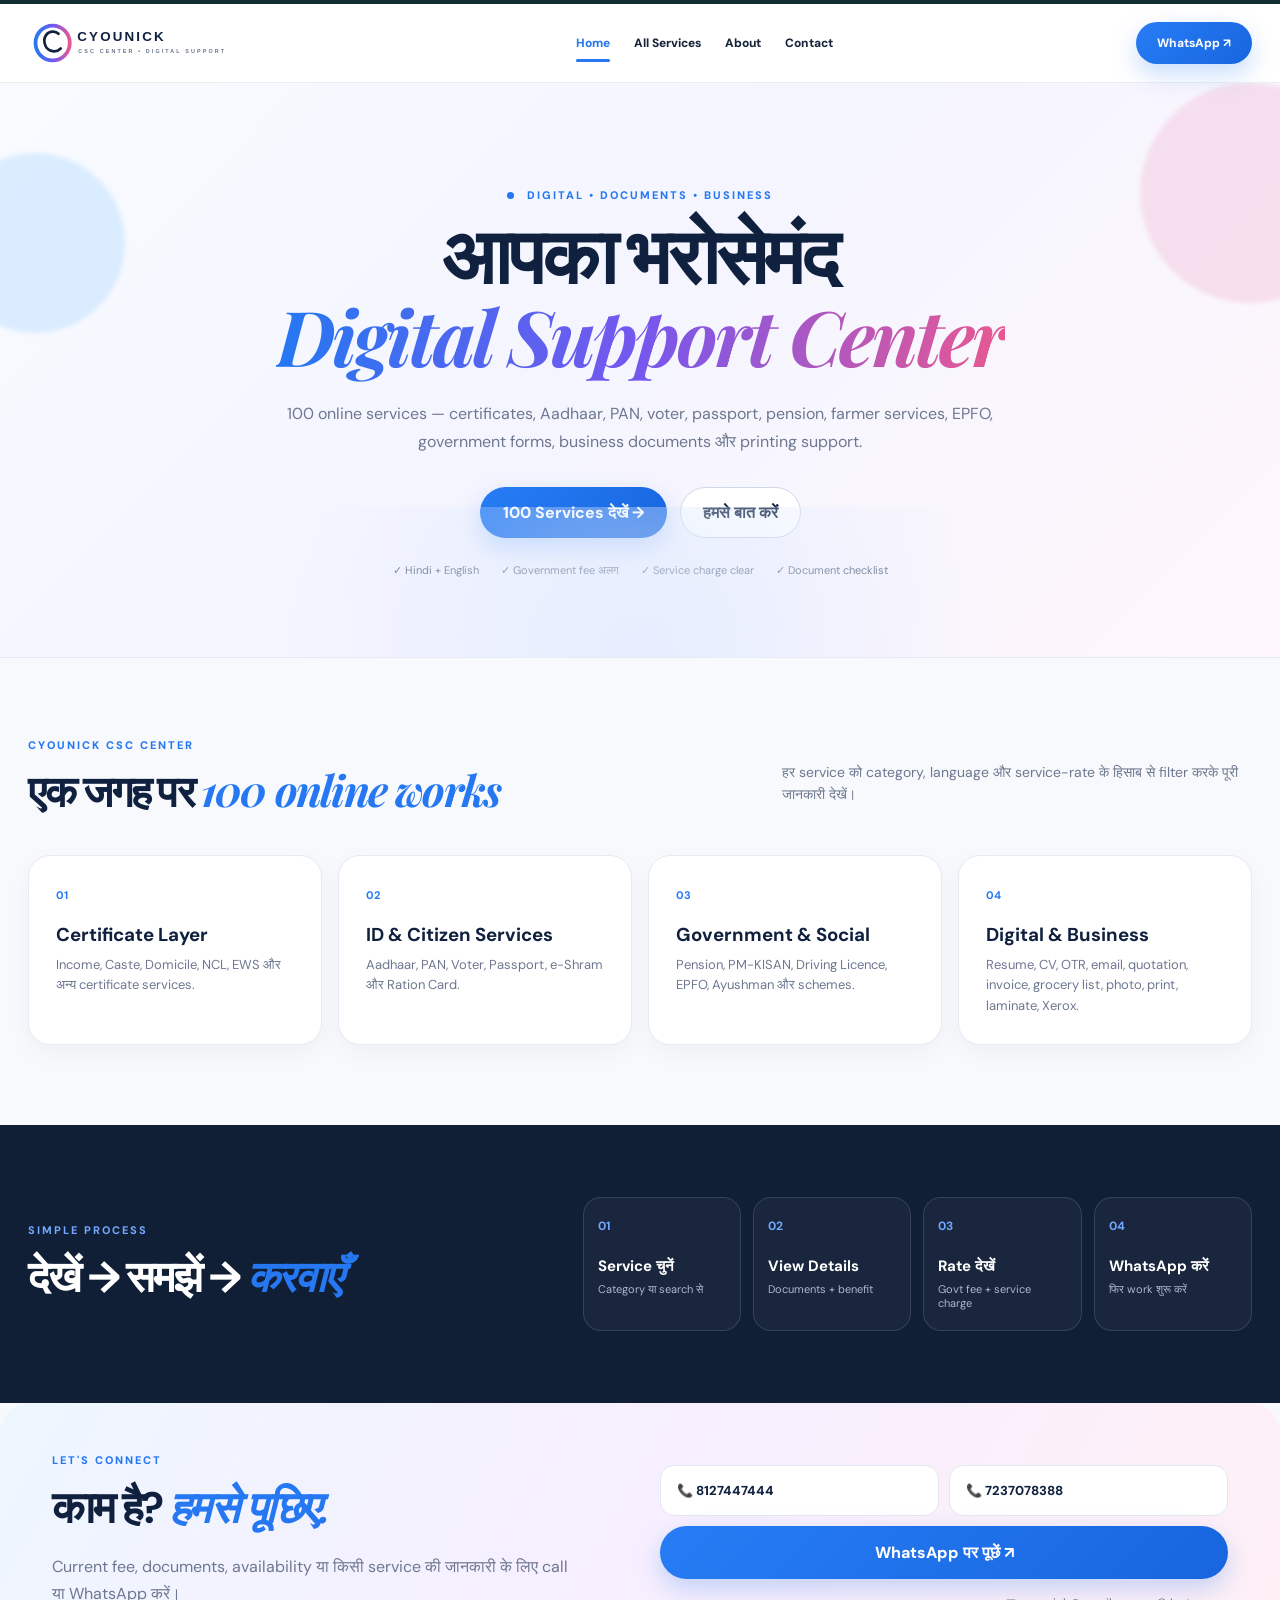
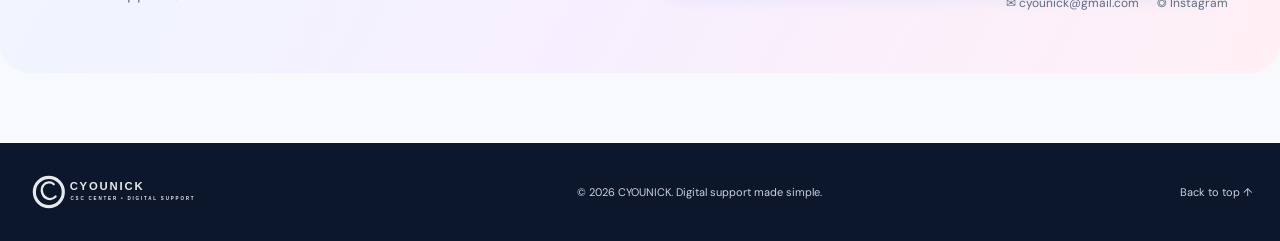
==== index.html @ b7f34974 "Add files via upload" ====
<!doctype html>
<html lang="hi">
<head>
<meta charset="utf-8"><meta name="viewport" content="width=device-width,initial-scale=1">
<title>CYOUNICK — Digital & CSC Support</title>
<meta name="description" content="CYOUNICK CSC CENTER — digital, certificate, government form, EPFO, farmer, ID, printing and business support.">
<link rel="preconnect" href="https://fonts.googleapis.com"><link rel="preconnect" href="https://fonts.gstatic.com" crossorigin>
<link href="https://fonts.googleapis.com/css2?family=DM+Sans:wght@400;500;600;700;800&family=Playfair+Display:wght@600;700&display=swap" rel="stylesheet">
<link rel="stylesheet" href="style.css">
</head>
<body>
<header class="site-header"><div class="nav-wrap">
<a class="brand" href="index.html#digital" aria-label="CYOUNICK Home"><img src="logo.svg" alt="CYOUNICK logo"></a>
<nav><a class="active" href="index.html#digital">Home</a><a href="services.html">All Services</a><a href="index.html#about">About</a><a href="index.html#contact">Contact</a></nav>
<a class="wa-btn" href="https://wa.me/918127447444" target="_blank" rel="noopener">WhatsApp ↗</a>
</div></header>
<main>
<section class="hero" id="digital"><div class="orb orb1"></div><div class="orb orb2"></div><div class="eyebrow"><span></span> DIGITAL • DOCUMENTS • BUSINESS</div>
<h1>आपका भरोसेमंद <br><em>Digital Support Center</em></h1>
<p>100 online services — certificates, Aadhaar, PAN, voter, passport, pension, farmer services, EPFO, government forms, business documents और printing support.</p>
<div class="hero-actions"><a class="primary" href="services.html">100 Services देखें <span>→</span></a><a class="ghost" href="#contact">हमसे बात करें</a></div>
<div class="trust-row"><span>✓ Hindi + English</span><span>✓ Government fee अलग</span><span>✓ Service charge clear</span><span>✓ Document checklist</span></div></section>
<section class="section" id="about"><div class="section-head"><div><div class="eyebrow">CYOUNICK CSC CENTER</div><h2>एक जगह पर <span>100 online works</span></h2></div><p>हर service को category, language और service-rate के हिसाब से filter करके पूरी जानकारी देखें।</p></div>
<div class="feature-grid"><div class="feature"><b>01</b><h3>Certificate Layer</h3><p>Income, Caste, Domicile, NCL, EWS और अन्य certificate services.</p></div><div class="feature"><b>02</b><h3>ID & Citizen Services</h3><p>Aadhaar, PAN, Voter, Passport, e-Shram और Ration Card.</p></div><div class="feature"><b>03</b><h3>Government & Social</h3><p>Pension, PM-KISAN, Driving Licence, EPFO, Ayushman और schemes.</p></div><div class="feature"><b>04</b><h3>Digital & Business</h3><p>Resume, CV, OTR, email, quotation, invoice, grocery list, photo, print, laminate, Xerox.</p></div></div></section>
<section class="dark-band"><div><div class="eyebrow">SIMPLE PROCESS</div><h2>देखें → समझें → <span>करवाएँ</span></h2></div><div class="steps"><div><b>01</b><strong>Service चुनें</strong><small>Category या search से</small></div><div><b>02</b><strong>View Details</strong><small>Documents + benefit</small></div><div><b>03</b><strong>Rate देखें</strong><small>Govt fee + service charge</small></div><div><b>04</b><strong>WhatsApp करें</strong><small>फिर work शुरू करें</small></div></div></section>
<section class="contact" id="contact"><div><div class="eyebrow">LET'S CONNECT</div><h2>काम है? <span>हमसे पूछिए.</span></h2><p>Current fee, documents, availability या किसी service की जानकारी के लिए call या WhatsApp करें।</p></div><div class="contact-actions"><a href="tel:+918127447444">📞 8127447444</a><a href="tel:+917237078388">📞 7237078388</a><a class="whatsapp-large" href="https://wa.me/918127447444" target="_blank" rel="noopener">WhatsApp पर पूछें ↗</a><div class="socials"><a href="mailto:cyounick@gmail.com">✉ cyounick@gmail.com</a><a href="https://instagram.com/" target="_blank" rel="noopener">◎ Instagram</a></div></div></section>
</main>
<footer><a class="brand footer-brand" href="index.html#digital"><img src="logo.svg" alt="CYOUNICK"></a><p>© 2026 CYOUNICK. Digital support made simple.</p><a href="#digital">Back to top ↑</a></footer>
</body></html>
---- style.css ----
:root{--ink:#10213f;--muted:#6d7890;--line:#e5ebf4;--blue:#2578f2;--violet:#7657ee;--pink:#e85891;--dark:#0c172b}*{box-sizing:border-box}html{scroll-behavior:smooth}body{margin:0;font-family:"DM Sans",sans-serif;color:var(--ink);background:#f7f9fc}a{text-decoration:none;color:inherit}.site-header{position:sticky;top:0;z-index:50;background:rgba(255,255,255,.94);backdrop-filter:blur(18px);border-top:4px solid #102f31;border-bottom:1px solid rgba(16,33,63,.08)}.nav-wrap{height:78px;max-width:1280px;margin:auto;padding:0 28px;display:flex;align-items:center;gap:25px}.brand{display:flex;align-items:center;min-width:245px}.brand img{width:225px;height:auto;display:block}nav{display:flex;align-items:center;justify-content:center;gap:24px;flex:1}nav a{font-size:12px;font-weight:800;color:#17243a;position:relative;padding:28px 0}nav a.active,nav a:hover{color:var(--blue)}nav a.active:after{content:"";position:absolute;height:3px;left:0;right:0;bottom:17px;background:var(--blue);border-radius:3px}.wa-btn,.primary,.whatsapp-large{background:linear-gradient(135deg,#277df5,#1765df);color:#fff;border-radius:999px;font-weight:800;box-shadow:0 10px 25px rgba(37,120,242,.25)}.wa-btn{padding:13px 21px;font-size:12px}.hero{position:relative;overflow:hidden;text-align:center;padding:105px 24px 80px;background:linear-gradient(135deg,#f8fbff,#f4f5ff 45%,#fff7fb);border-bottom:1px solid var(--line)}.hero:before{content:"";position:absolute;inset:auto 8% -150px;height:300px;background:radial-gradient(circle,#dbe9ff,transparent 65%);opacity:.65}.orb{position:absolute;border-radius:50%;filter:blur(2px);opacity:.45}.orb1{width:180px;height:180px;left:-55px;top:70px;background:#b9ddff}.orb2{width:220px;height:220px;right:-80px;top:0;background:#f2c4dc}.eyebrow{font-size:11px;letter-spacing:2px;font-weight:800;color:var(--blue);position:relative}.eyebrow span{display:inline-block;width:7px;height:7px;border-radius:50%;background:var(--blue);margin-right:8px}.hero h1,.services-hero h1{font-size:clamp(43px,6vw,78px);line-height:1;letter-spacing:-3px;margin:18px 0 20px;position:relative}.hero h1 em,.services-hero h1 em{font-family:"Playfair Display",serif;font-style:italic;background:linear-gradient(90deg,#2578f2,#7657ee,#e85891);-webkit-background-clip:text;color:transparent}.hero p,.services-hero p{max-width:760px;margin:0 auto;color:var(--muted);font-size:16px;line-height:1.75}.hero-actions{display:flex;justify-content:center;gap:13px;margin:31px 0 25px}.primary{padding:15px 23px}.ghost{padding:14px 22px;border:1px solid #cfd8e8;border-radius:999px;background:#fff;font-weight:800}.trust-row{display:flex;justify-content:center;gap:22px;color:#68758b;font-size:11px;flex-wrap:wrap}.section{max-width:1280px;margin:auto;padding:80px 28px}.section-head{display:flex;align-items:end;justify-content:space-between;gap:30px;margin-bottom:35px}.section-head h2,.dark-band h2,.contact h2{font-size:43px;letter-spacing:-1.8px;margin:8px 0 0}.section-head h2 span,.dark-band h2 span,.contact h2 span{font-family:"Playfair Display",serif;font-style:italic;color:var(--blue)}.section-head p{max-width:470px;color:var(--muted);line-height:1.6;font-size:14px}.feature-grid{display:grid;grid-template-columns:repeat(4,1fr);gap:16px}.feature{background:#fff;border:1px solid var(--line);border-radius:22px;padding:27px;box-shadow:0 8px 25px rgba(20,37,65,.04)}.feature b{color:var(--blue);font-size:11px}.feature h3{margin:18px 0 8px}.feature p{margin:0;color:var(--muted);font-size:13px;line-height:1.6}.dark-band{padding:72px max(28px,calc((100vw - 1224px)/2));background:#101e36;color:#fff;display:grid;grid-template-columns:.85fr 1.15fr;gap:60px;align-items:center}.dark-band .eyebrow{color:#73a8ff}.dark-band .eyebrow span{background:#73a8ff}.steps{display:grid;grid-template-columns:repeat(4,1fr);gap:12px}.steps div{padding:20px 14px;border:1px solid rgba(255,255,255,.12);border-radius:18px;background:rgba(255,255,255,.04)}.steps b{display:block;color:#73a8ff;font-size:12px;margin-bottom:22px}.steps strong{display:block;font-size:15px}.steps small{display:block;color:#aeb8c9;margin-top:6px;font-size:11px}.contact{max-width:1280px;margin:0 auto 70px;padding:50px 52px;border-radius:30px;background:linear-gradient(120deg,#eef6ff,#f7efff 50%,#fff0f5);display:grid;grid-template-columns:1fr 1fr;gap:40px;align-items:center}.contact h2{font-size:44px}.contact p{color:var(--muted);line-height:1.7;max-width:520px}.contact-actions{display:grid;grid-template-columns:1fr 1fr;gap:10px}.contact-actions>a:not(.whatsapp-large){background:#fff;border:1px solid #e2e7f0;border-radius:14px;padding:16px;font-weight:800;font-size:13px}.whatsapp-large{display:block;text-align:center;padding:16px;grid-column:1/-1}.socials{grid-column:1/-1;display:flex;justify-content:flex-end;gap:18px;color:#5f6c81;font-size:12px;padding-top:6px}footer{padding:28px max(28px,calc((100vw - 1224px)/2));background:#0c172b;color:#cbd3e0;display:flex;align-items:center;justify-content:space-between;font-size:11px}.footer-brand{min-width:0}.footer-brand img{width:190px;filter:brightness(0) invert(1);opacity:.9}.services-hero{text-align:center;padding:75px 20px 55px;background:linear-gradient(135deg,#f8fbff,#f7f1ff,#fff6f9);border-bottom:1px solid var(--line)}.services-hero h1{font-size:clamp(42px,5.5vw,70px)}.catalog{padding-top:38px}.toolbar{display:grid;grid-template-columns:1.5fr 1fr 1fr auto;gap:10px;align-items:center;margin-bottom:12px}.search-box,.toolbar select,.lang-toggle{background:#fff;border:1px solid #dfe6f0;border-radius:14px;height:48px}.search-box{display:flex;align-items:center;padding:0 14px;color:#8792a6}.search-box input{border:0;outline:0;width:100%;font:inherit;margin-left:8px}.toolbar select{padding:0 12px;font:inherit;color:var(--ink)}.lang-toggle{display:flex;padding:4px;gap:3px}.lang-toggle button{border:0;background:transparent;border-radius:10px;padding:0 12px;font-weight:800;cursor:pointer}.lang-toggle button.active{background:var(--blue);color:#fff}.catalog-meta{color:var(--muted);font-size:12px;margin:10px 0 22px}.catalog-meta strong{color:var(--blue)}.service-grid{display:grid;grid-template-columns:repeat(3,1fr);gap:17px}.service-card{position:relative;background:#fff;border:1px solid var(--line);border-radius:20px;padding:23px;min-height:225px;overflow:hidden;transition:.2s;box-shadow:0 7px 25px rgba(20,37,65,.04)}.service-card:before{content:"";position:absolute;inset:0 auto auto 0;width:100%;height:4px;background:linear-gradient(90deg,var(--blue),var(--violet),var(--pink))}.service-card:hover{transform:translateY(-5px);box-shadow:0 18px 40px rgba(20,37,65,.11)}.card-number{position:absolute;right:20px;top:18px;font-size:11px;font-weight:800;color:#b2bdce}.service-category{font-size:9px;text-transform:uppercase;letter-spacing:1.2px;color:var(--blue);font-weight:800;margin-bottom:12px;padding-right:40px}.service-card h3{margin:0 0 10px;font-size:18px;line-height:1.25}.service-card p{color:var(--muted);font-size:12px;line-height:1.6;margin:0;min-height:58px}.rate-line{display:flex;justify-content:space-between;gap:10px;align-items:center;margin-top:16px;padding-top:12px;border-top:1px solid #eef1f6;font-size:11px}.rate-line b{color:var(--blue)}.details{border:0;background:#eef5ff;color:var(--blue);border-radius:999px;padding:8px 11px;font:inherit;font-weight:800;cursor:pointer;white-space:nowrap}.modal-backdrop{position:fixed;inset:0;background:rgba(8,20,39,.72);backdrop-filter:blur(9px);z-index:100;display:none;align-items:center;justify-content:center;padding:20px}.modal-backdrop.show{display:flex}.modal{width:min(930px,100%);max-height:92vh;overflow:auto;background:#fff;border-radius:26px;box-shadow:0 30px 90px rgba(0,0,0,.3);position:relative}.close{position:absolute;right:18px;top:16px;width:38px;height:38px;border:0;border-radius:50%;background:#eef3fa;font-size:25px;cursor:pointer;z-index:2}.modal-top{padding:30px 34px 22px;background:linear-gradient(110deg,#eff6ff,#f9f0ff);display:flex;gap:16px;align-items:center}.modal-icon{width:54px;height:54px;border-radius:17px;background:#fff;color:var(--blue);display:grid;place-items:center;font-size:16px;font-weight:900;box-shadow:0 8px 20px rgba(30,60,100,.08)}.modal h2{margin:4px 0 0;font-size:29px}.detail-grid{padding:20px 34px 28px;display:grid;grid-template-columns:1fr 1fr;gap:14px}.detail-grid>div{padding:18px;border:1px solid var(--line);border-radius:16px}.detail-grid label{display:block;color:#617089;font-size:10px;letter-spacing:1px;font-weight:800;margin-bottom:8px}.detail-grid strong{font-size:18px;color:var(--blue)}.detail-grid p{margin:0;color:#4f5d73;line-height:1.65;font-size:13px}.detail-grid .full{grid-column:1/-1}.modal-help{margin:0 34px 34px;padding:20px;border:1px solid #e5eaf2;border-radius:18px;display:flex;justify-content:space-between;align-items:center;gap:20px}.modal-help b{font-size:9px;letter-spacing:1.5px;color:var(--blue)}.modal-help h3{margin:5px 0}.modal-help p{margin:0;color:var(--muted);font-size:12px}.modal-help .whatsapp-large{padding:13px 20px;min-width:210px;grid-column:auto}
@media(max-width:1050px){nav{gap:13px}.brand{min-width:210px}.nav-wrap{gap:10px}.feature-grid{grid-template-columns:repeat(2,1fr)}.service-grid{grid-template-columns:repeat(2,1fr)}.dark-band{grid-template-columns:1fr}.toolbar{grid-template-columns:1fr 1fr}.lang-toggle{justify-content:center}}
@media(max-width:760px){.nav-wrap{height:auto;padding:10px 16px;flex-wrap:wrap}.brand{min-width:0;flex:1}.brand img{width:190px}nav{order:3;width:100%;overflow:auto;justify-content:flex-start;padding-bottom:3px}nav a{padding:9px 4px;white-space:nowrap}.wa-btn{padding:11px 14px}.hero{padding:70px 20px 55px}.hero h1,.services-hero h1{font-size:46px;letter-spacing:-2px}.trust-row{flex-direction:column;gap:8px}.section{padding:60px 18px}.section-head{display:block}.section-head p{margin-top:15px}.feature-grid,.service-grid{grid-template-columns:1fr}.dark-band{padding:60px 20px}.steps{grid-template-columns:1fr 1fr}.contact{margin:0 15px 50px;padding:35px 24px;grid-template-columns:1fr}.contact-actions{grid-template-columns:1fr}.socials{justify-content:flex-start}.toolbar{grid-template-columns:1fr}.lang-toggle{height:48px}.modal{border-radius:20px}.detail-grid{grid-template-columns:1fr;padding:16px 20px}.detail-grid .full{grid-column:auto}.modal-top{padding:26px 20px 20px}.modal-help{margin:0 20px 20px;display:block}.modal-help .whatsapp-large{margin-top:15px}footer{flex-direction:column;gap:15px;text-align:center}}
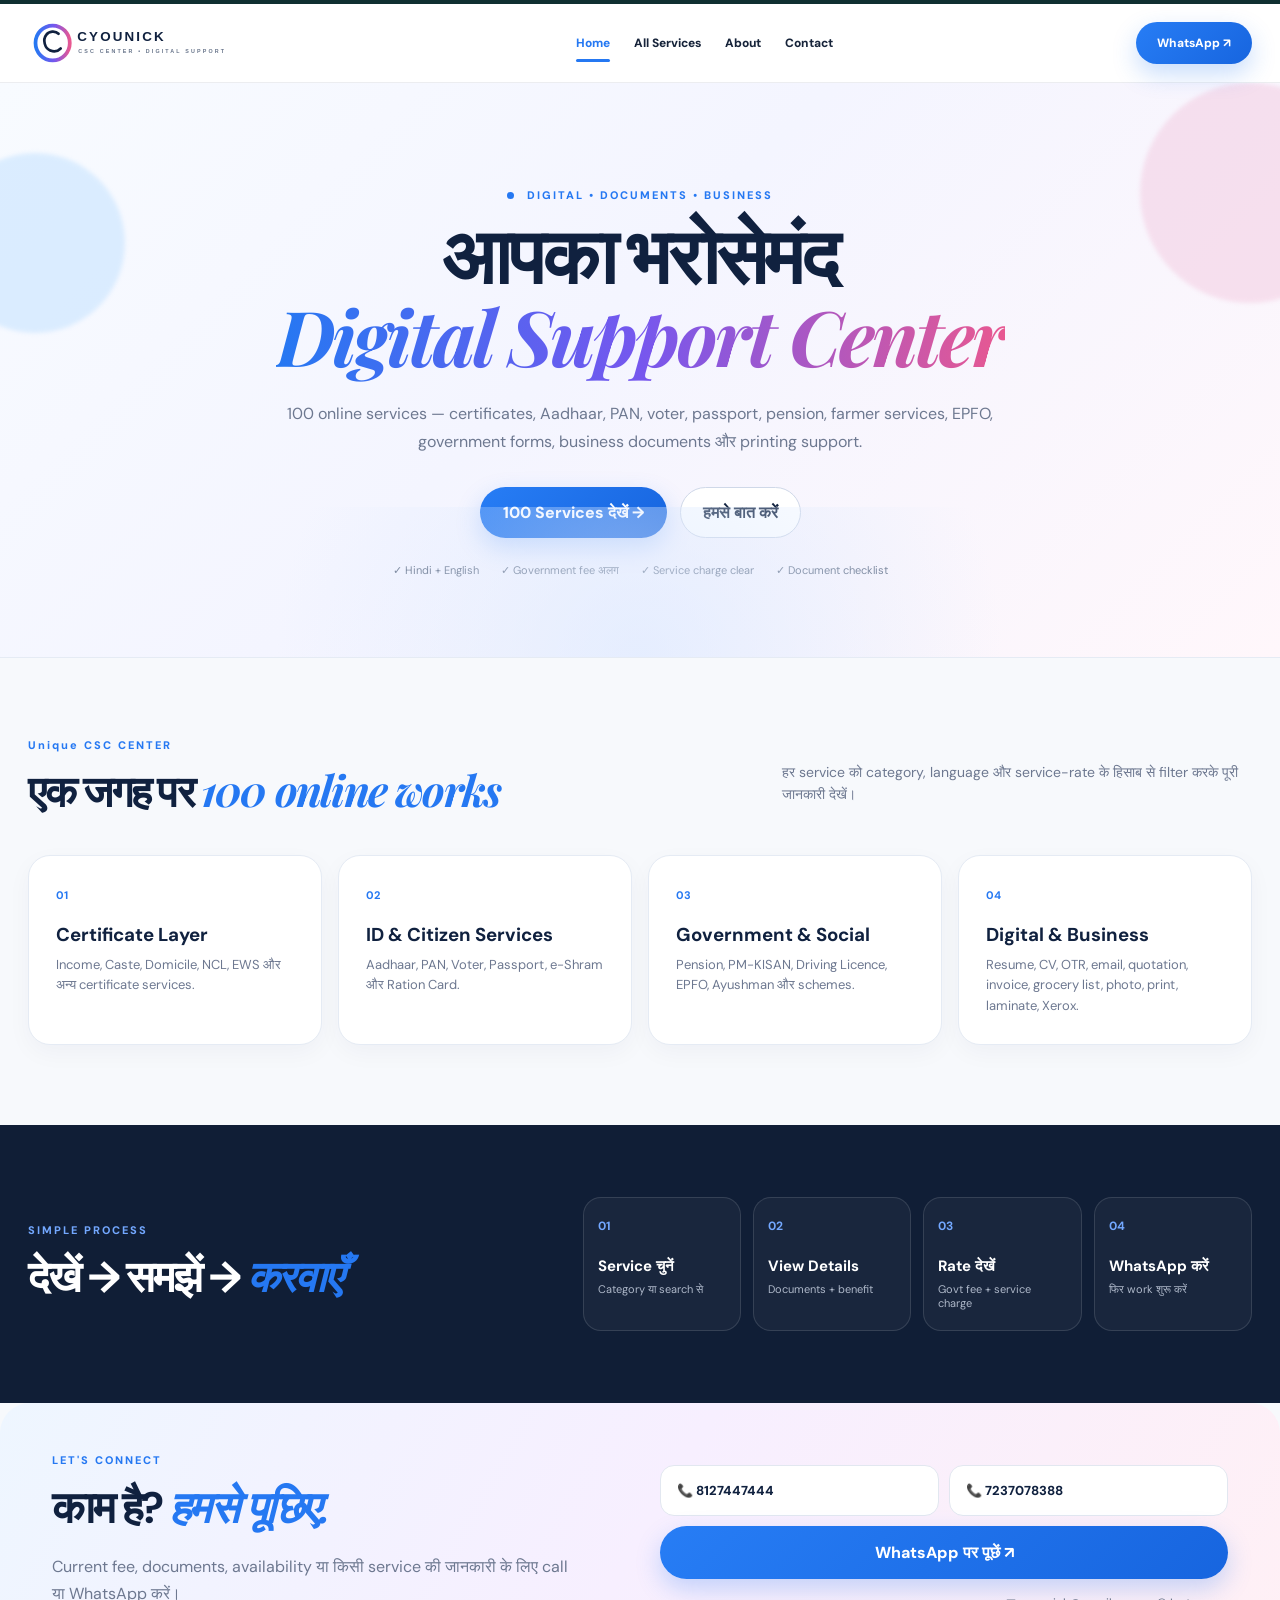
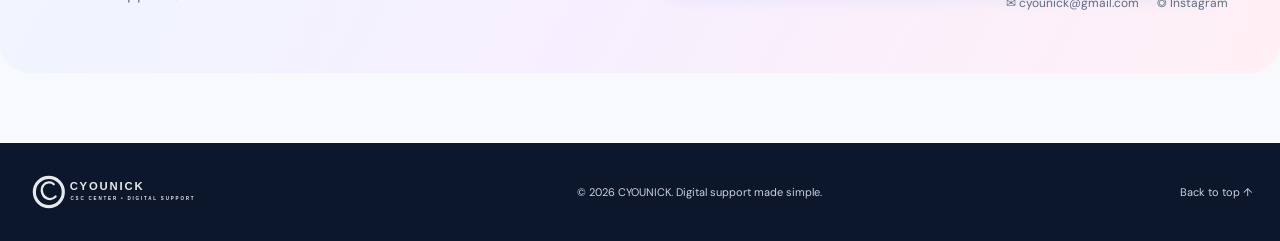
==== commit 8cfcfc48: "Update meta description for Unique CSC Center" ====
--- a/index.html
+++ b/index.html
@@ -3,7 +3,7 @@
 <head>
 <meta charset="utf-8"><meta name="viewport" content="width=device-width,initial-scale=1">
 <title>CYOUNICK — Digital & CSC Support</title>
-<meta name="description" content="CYOUNICK CSC CENTER — digital, certificate, government form, EPFO, farmer, ID, printing and business support.">
+<meta name="description" content="Unique CSC Center — digital, certificate, government form, EPFO, farmer, ID, printing and business support.">
 <link rel="preconnect" href="https://fonts.googleapis.com"><link rel="preconnect" href="https://fonts.gstatic.com" crossorigin>
 <link href="https://fonts.googleapis.com/css2?family=DM+Sans:wght@400;500;600;700;800&family=Playfair+Display:wght@600;700&display=swap" rel="stylesheet">
 <link rel="stylesheet" href="style.css">
@@ -20,7 +20,7 @@
 <p>100 online services — certificates, Aadhaar, PAN, voter, passport, pension, farmer services, EPFO, government forms, business documents और printing support.</p>
 <div class="hero-actions"><a class="primary" href="services.html">100 Services देखें <span>→</span></a><a class="ghost" href="#contact">हमसे बात करें</a></div>
 <div class="trust-row"><span>✓ Hindi + English</span><span>✓ Government fee अलग</span><span>✓ Service charge clear</span><span>✓ Document checklist</span></div></section>
-<section class="section" id="about"><div class="section-head"><div><div class="eyebrow">CYOUNICK CSC CENTER</div><h2>एक जगह पर <span>100 online works</span></h2></div><p>हर service को category, language और service-rate के हिसाब से filter करके पूरी जानकारी देखें।</p></div>
+<section class="section" id="about"><div class="section-head"><div><div class="eyebrow">Unique CSC CENTER</div><h2>एक जगह पर <span>100 online works</span></h2></div><p>हर service को category, language और service-rate के हिसाब से filter करके पूरी जानकारी देखें।</p></div>
 <div class="feature-grid"><div class="feature"><b>01</b><h3>Certificate Layer</h3><p>Income, Caste, Domicile, NCL, EWS और अन्य certificate services.</p></div><div class="feature"><b>02</b><h3>ID & Citizen Services</h3><p>Aadhaar, PAN, Voter, Passport, e-Shram और Ration Card.</p></div><div class="feature"><b>03</b><h3>Government & Social</h3><p>Pension, PM-KISAN, Driving Licence, EPFO, Ayushman और schemes.</p></div><div class="feature"><b>04</b><h3>Digital & Business</h3><p>Resume, CV, OTR, email, quotation, invoice, grocery list, photo, print, laminate, Xerox.</p></div></div></section>
 <section class="dark-band"><div><div class="eyebrow">SIMPLE PROCESS</div><h2>देखें → समझें → <span>करवाएँ</span></h2></div><div class="steps"><div><b>01</b><strong>Service चुनें</strong><small>Category या search से</small></div><div><b>02</b><strong>View Details</strong><small>Documents + benefit</small></div><div><b>03</b><strong>Rate देखें</strong><small>Govt fee + service charge</small></div><div><b>04</b><strong>WhatsApp करें</strong><small>फिर work शुरू करें</small></div></div></section>
 <section class="contact" id="contact"><div><div class="eyebrow">LET'S CONNECT</div><h2>काम है? <span>हमसे पूछिए.</span></h2><p>Current fee, documents, availability या किसी service की जानकारी के लिए call या WhatsApp करें।</p></div><div class="contact-actions"><a href="tel:+918127447444">📞 8127447444</a><a href="tel:+917237078388">📞 7237078388</a><a class="whatsapp-large" href="https://wa.me/918127447444" target="_blank" rel="noopener">WhatsApp पर पूछें ↗</a><div class="socials"><a href="mailto:cyounick@gmail.com">✉ cyounick@gmail.com</a><a href="https://instagram.com/" target="_blank" rel="noopener">◎ Instagram</a></div></div></section>
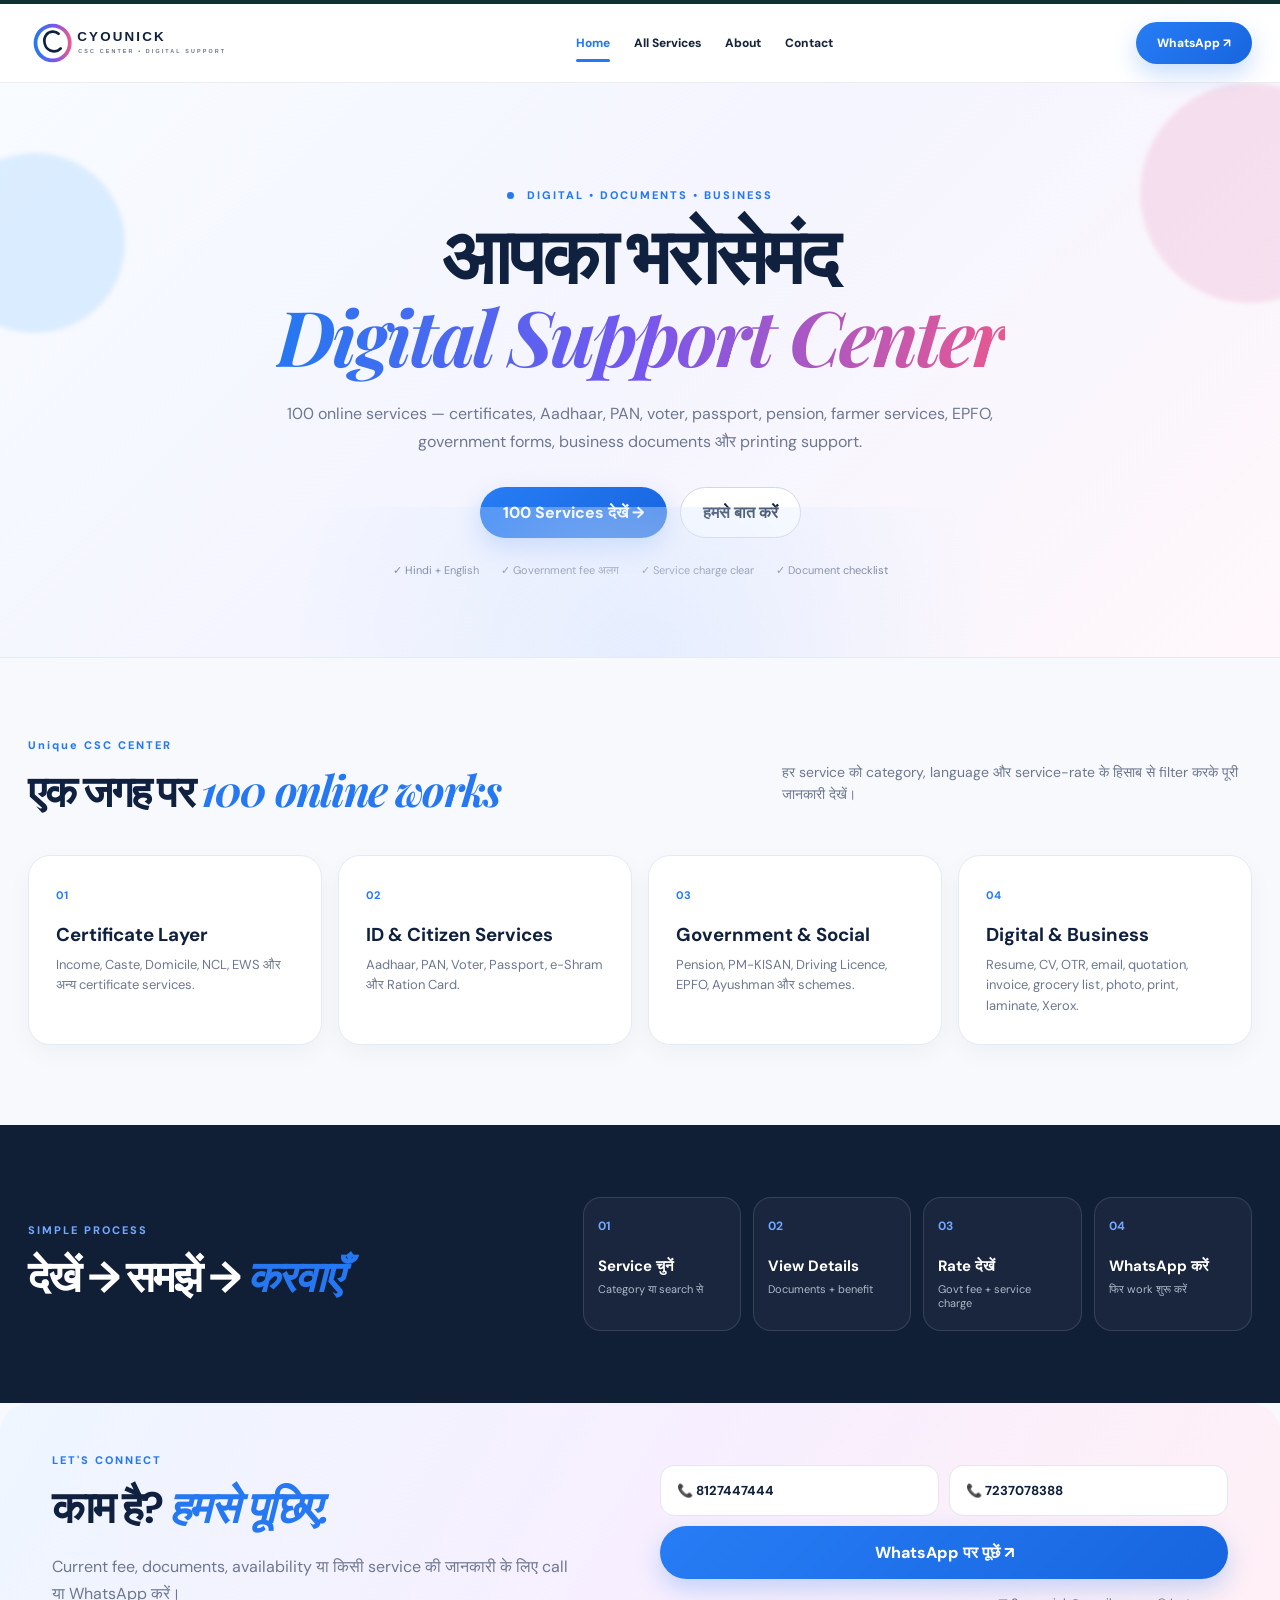
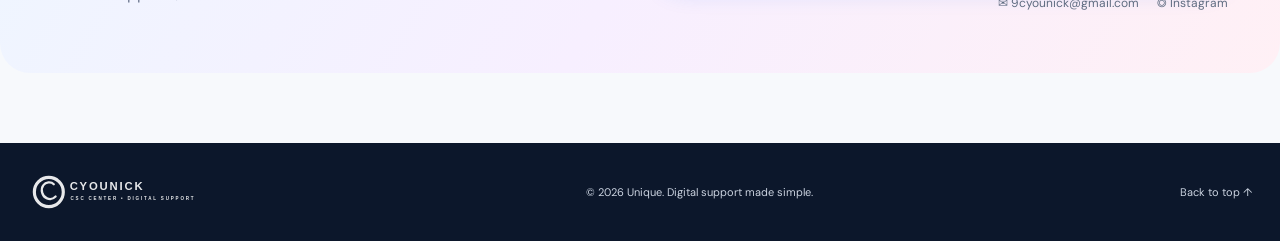
==== commit 14b3834f: "Update site branding from CYOUNICK to Unique" ====
--- a/index.html
+++ b/index.html
@@ -2,7 +2,7 @@
 <html lang="hi">
 <head>
 <meta charset="utf-8"><meta name="viewport" content="width=device-width,initial-scale=1">
-<title>CYOUNICK — Digital & CSC Support</title>
+<title>Unique — Digital & CSC Support</title>
 <meta name="description" content="Unique CSC Center — digital, certificate, government form, EPFO, farmer, ID, printing and business support.">
 <link rel="preconnect" href="https://fonts.googleapis.com"><link rel="preconnect" href="https://fonts.gstatic.com" crossorigin>
 <link href="https://fonts.googleapis.com/css2?family=DM+Sans:wght@400;500;600;700;800&family=Playfair+Display:wght@600;700&display=swap" rel="stylesheet">
@@ -10,7 +10,7 @@
 </head>
 <body>
 <header class="site-header"><div class="nav-wrap">
-<a class="brand" href="index.html#digital" aria-label="CYOUNICK Home"><img src="logo.svg" alt="CYOUNICK logo"></a>
+<a class="brand" href="index.html#digital" aria-label="Unique Home"><img src="logo.svg" alt="Unique logo"></a>
 <nav><a class="active" href="index.html#digital">Home</a><a href="services.html">All Services</a><a href="index.html#about">About</a><a href="index.html#contact">Contact</a></nav>
 <a class="wa-btn" href="https://wa.me/918127447444" target="_blank" rel="noopener">WhatsApp ↗</a>
 </div></header>
@@ -23,7 +23,7 @@
 <section class="section" id="about"><div class="section-head"><div><div class="eyebrow">Unique CSC CENTER</div><h2>एक जगह पर <span>100 online works</span></h2></div><p>हर service को category, language और service-rate के हिसाब से filter करके पूरी जानकारी देखें।</p></div>
 <div class="feature-grid"><div class="feature"><b>01</b><h3>Certificate Layer</h3><p>Income, Caste, Domicile, NCL, EWS और अन्य certificate services.</p></div><div class="feature"><b>02</b><h3>ID & Citizen Services</h3><p>Aadhaar, PAN, Voter, Passport, e-Shram और Ration Card.</p></div><div class="feature"><b>03</b><h3>Government & Social</h3><p>Pension, PM-KISAN, Driving Licence, EPFO, Ayushman और schemes.</p></div><div class="feature"><b>04</b><h3>Digital & Business</h3><p>Resume, CV, OTR, email, quotation, invoice, grocery list, photo, print, laminate, Xerox.</p></div></div></section>
 <section class="dark-band"><div><div class="eyebrow">SIMPLE PROCESS</div><h2>देखें → समझें → <span>करवाएँ</span></h2></div><div class="steps"><div><b>01</b><strong>Service चुनें</strong><small>Category या search से</small></div><div><b>02</b><strong>View Details</strong><small>Documents + benefit</small></div><div><b>03</b><strong>Rate देखें</strong><small>Govt fee + service charge</small></div><div><b>04</b><strong>WhatsApp करें</strong><small>फिर work शुरू करें</small></div></div></section>
-<section class="contact" id="contact"><div><div class="eyebrow">LET'S CONNECT</div><h2>काम है? <span>हमसे पूछिए.</span></h2><p>Current fee, documents, availability या किसी service की जानकारी के लिए call या WhatsApp करें।</p></div><div class="contact-actions"><a href="tel:+918127447444">📞 8127447444</a><a href="tel:+917237078388">📞 7237078388</a><a class="whatsapp-large" href="https://wa.me/918127447444" target="_blank" rel="noopener">WhatsApp पर पूछें ↗</a><div class="socials"><a href="mailto:cyounick@gmail.com">✉ cyounick@gmail.com</a><a href="https://instagram.com/" target="_blank" rel="noopener">◎ Instagram</a></div></div></section>
+<section class="contact" id="contact"><div><div class="eyebrow">LET'S CONNECT</div><h2>काम है? <span>हमसे पूछिए.</span></h2><p>Current fee, documents, availability या किसी service की जानकारी के लिए call या WhatsApp करें।</p></div><div class="contact-actions"><a href="tel:+918127447444">📞 8127447444</a><a href="tel:+917237078388">📞 7237078388</a><a class="whatsapp-large" href="https://wa.me/918127447444" target="_blank" rel="noopener">WhatsApp पर पूछें ↗</a><div class="socials"><a href="mailto:9cyounick@gmail.com">✉ 9cyounick@gmail.com</a><a href="https://instagram.com/" target="_blank" rel="noopener">◎ Instagram</a></div></div></section>
 </main>
-<footer><a class="brand footer-brand" href="index.html#digital"><img src="logo.svg" alt="CYOUNICK"></a><p>© 2026 CYOUNICK. Digital support made simple.</p><a href="#digital">Back to top ↑</a></footer>
+<footer><a class="brand footer-brand" href="index.html#digital"><img src="logo.svg" alt="Unique"></a><p>© 2026 Unique. Digital support made simple.</p><a href="#digital">Back to top ↑</a></footer>
 </body></html>
